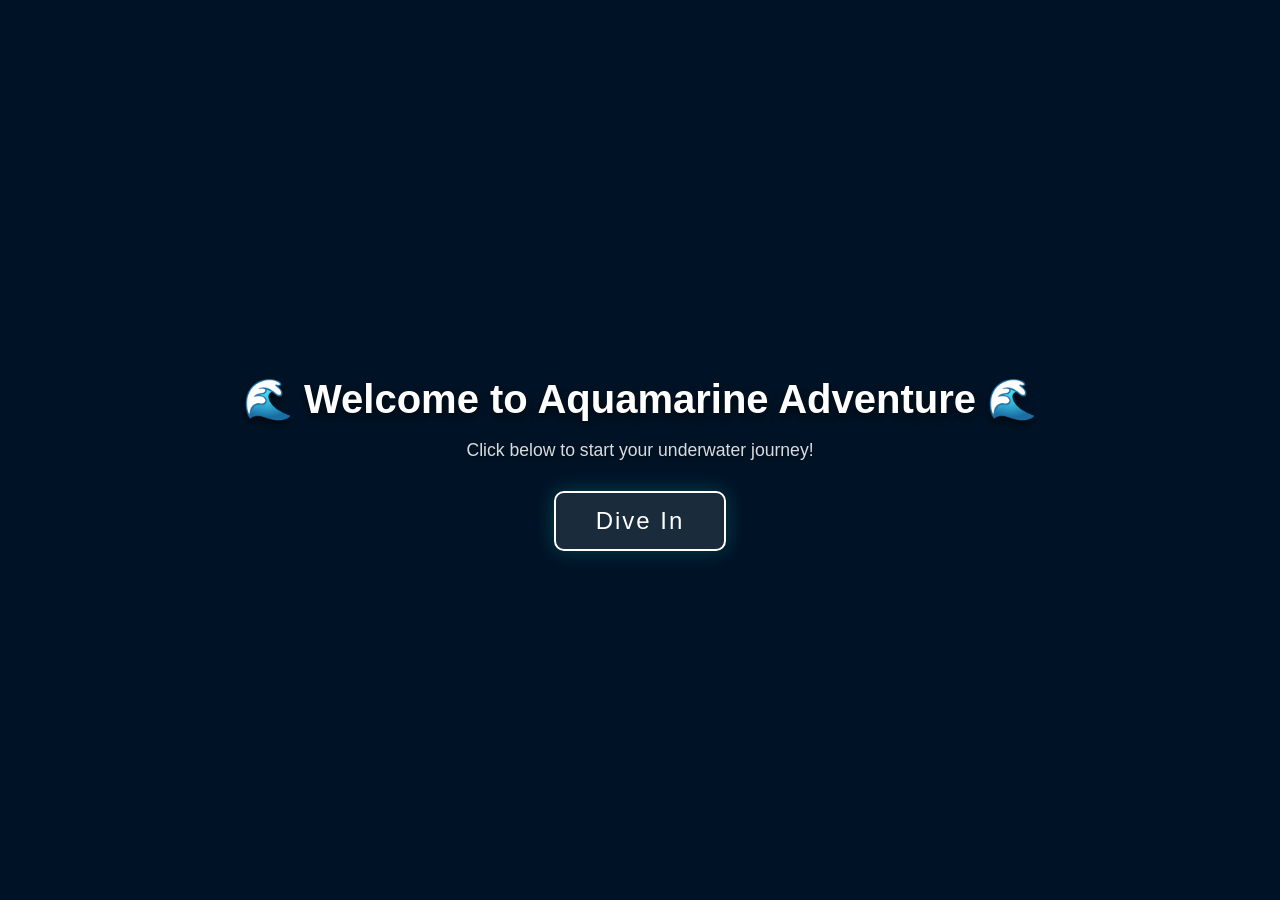
==== index.html @ a1513e9e "Add files via upload" ====
<!DOCTYPE html>
<html lang="en">
<head>
  <meta charset="UTF-8">
  <meta name="viewport" content="width=device-width, initial-scale=1.0">
  <title>Aquamarine Adventure</title>
  <link rel="stylesheet" href="style.css">
  <style>
    body {
      margin: 0;
      padding: 0;
      font-family: 'Poppins', sans-serif;

      /* Image background */
      background-image: url("assets/submarine background.webp");
      background-size: cover;
      background-position: center;
      background-repeat: no-repeat;
      background-attachment: fixed;

      display: flex;
      justify-content: center;
      align-items: center;
      height: 100vh;
      color: white;
    }

    .overlay {
      position: absolute;
      top: 0;
      left: 0;
      width: 100%;
      height: 100%;
      background-color: rgba(0,0,0,0.4);
      z-index: 0;
    }

    .container {
      position: relative;
      text-align: center;
      animation: fadeIn 1.5s ease;
      z-index: 1;
    }

    h1 {
      font-size: 2.5rem;
      margin-bottom: 10px;
      text-shadow: 0px 4px 10px rgba(0,0,0,0.6);
    }

    p {
      font-size: 1.1rem;
      margin-bottom: 30px;
      opacity: 0.85;
      text-shadow: 0px 3px 8px rgba(0,0,0,0.6);
    }

    button {
      background-color: rgba(255,255,255,0.1);
      border: 2px solid white;
      padding: 14px 40px;
      font-size: 1.5rem;
      cursor: pointer;
      color: white;
      letter-spacing: 2px;
      transition: all 0.3s ease;
      border-radius: 10px;
      box-shadow: 0 0 20px rgba(0,255,255,0.2);
      backdrop-filter: blur(4px);
    }

    button:hover {
      background-color: rgba(255,255,255,0.8);
      color: #001f3f;
      box-shadow: 0 0 30px rgba(0,255,255,0.7);
      transform: scale(1.08);
    }

    @keyframes fadeIn {
      from { opacity: 0; transform: translateY(20px); }
      to { opacity: 1; transform: translateY(0); }
    }
  </style>
</head>
<body>
  <div class="overlay"></div>

  <div class="container">
    <h1>🌊 Welcome to Aquamarine Adventure 🌊</h1>
    <p>Click below to start your underwater journey!</p>
    <button id="start-btn">Dive In</button>
  </div>

  <script>
    document.getElementById("start-btn").addEventListener("click", () => {
      window.location.href = "main page.html";
    });
  </script>
</body>
</html>
---- style.css ----
body {
  margin: 0;
  font-family: 'Poppins', sans-serif;
  background-color: #001f3f; /* Deep ocean color */
  color: white;
  display: flex;
  justify-content: center;
  align-items: center;
  height: 100vh;
}

.container {
  text-align: center;
}

button {
  background-color: #00bfff;
  color: white;
  padding: 12px 24px;
  border: none;
  border-radius: 8px;
  cursor: pointer;
  font-size: 18px;
  transition: 0.2s;
}

button:hover {
  background-color: #0099cc;
}
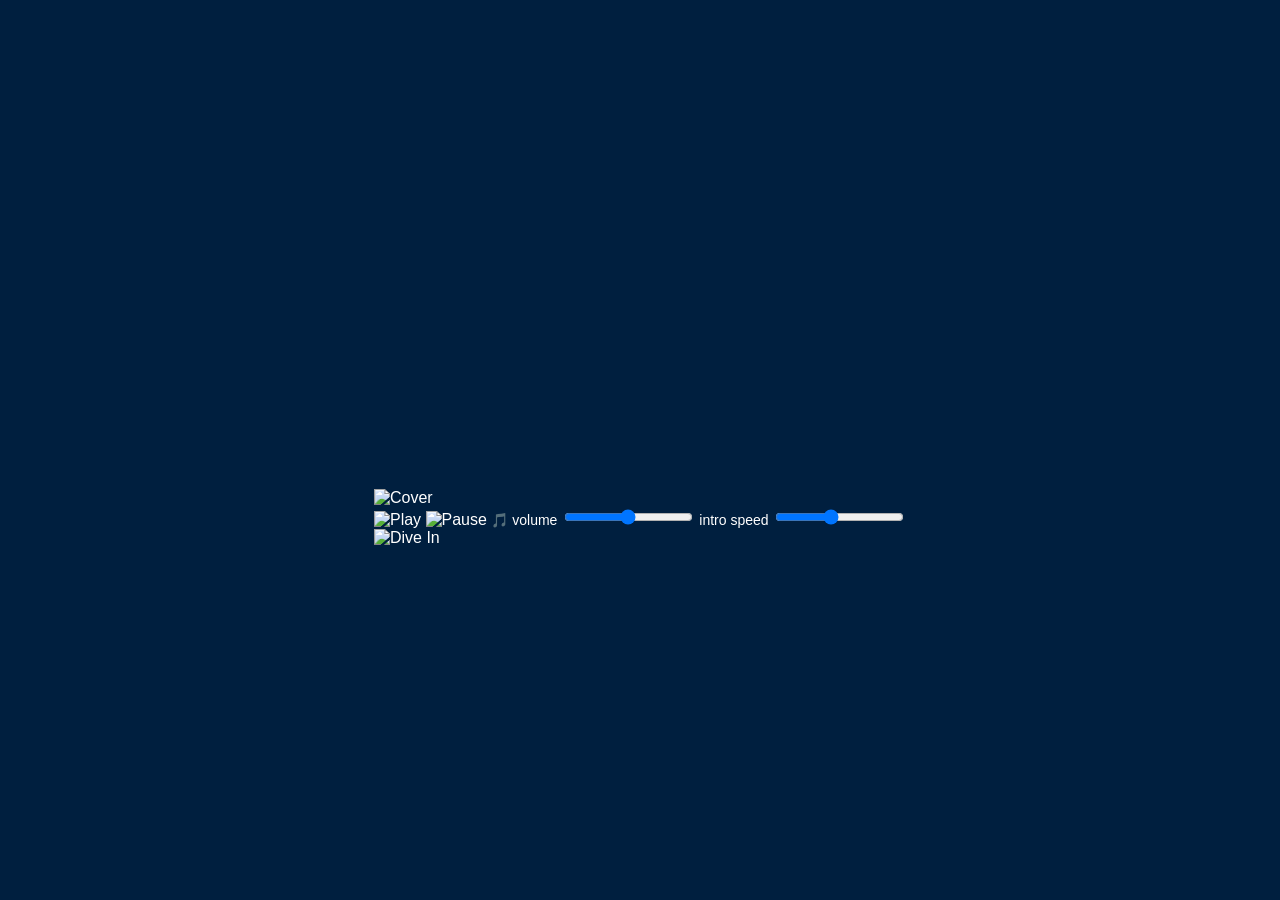
==== commit 583d23e0: "Update index.html" ====
--- a/index.html
+++ b/index.html
@@ -5,96 +5,70 @@
   <meta name="viewport" content="width=device-width, initial-scale=1.0">
   <title>Aquamarine Adventure</title>
   <link rel="stylesheet" href="style.css">
-  <style>
-    body {
-      margin: 0;
-      padding: 0;
-      font-family: 'Poppins', sans-serif;
-
-      /* Image background */
-      background-image: url("assets/submarine background.webp");
-      background-size: cover;
-      background-position: center;
-      background-repeat: no-repeat;
-      background-attachment: fixed;
-
-      display: flex;
-      justify-content: center;
-      align-items: center;
-      height: 100vh;
-      color: white;
-    }
-
-    .overlay {
-      position: absolute;
-      top: 0;
-      left: 0;
-      width: 100%;
-      height: 100%;
-      background-color: rgba(0,0,0,0.4);
-      z-index: 0;
-    }
-
-    .container {
-      position: relative;
-      text-align: center;
-      animation: fadeIn 1.5s ease;
-      z-index: 1;
-    }
-
-    h1 {
-      font-size: 2.5rem;
-      margin-bottom: 10px;
-      text-shadow: 0px 4px 10px rgba(0,0,0,0.6);
-    }
-
-    p {
-      font-size: 1.1rem;
-      margin-bottom: 30px;
-      opacity: 0.85;
-      text-shadow: 0px 3px 8px rgba(0,0,0,0.6);
-    }
-
-    button {
-      background-color: rgba(255,255,255,0.1);
-      border: 2px solid white;
-      padding: 14px 40px;
-      font-size: 1.5rem;
-      cursor: pointer;
-      color: white;
-      letter-spacing: 2px;
-      transition: all 0.3s ease;
-      border-radius: 10px;
-      box-shadow: 0 0 20px rgba(0,255,255,0.2);
-      backdrop-filter: blur(4px);
-    }
-
-    button:hover {
-      background-color: rgba(255,255,255,0.8);
-      color: #001f3f;
-      box-shadow: 0 0 30px rgba(0,255,255,0.7);
-      transform: scale(1.08);
-    }
-
-    @keyframes fadeIn {
-      from { opacity: 0; transform: translateY(20px); }
-      to { opacity: 1; transform: translateY(0); }
-    }
-  </style>
+  
 </head>
 <body>
-  <div class="overlay"></div>
+  <div class="video-container">
+    <!-- Cover image -->
+    <img id="cover-image" src="assets/firstlevel.png" alt="Cover">
 
-  <div class="container">
-    <h1>🌊 Welcome to Aquamarine Adventure 🌊</h1>
-    <p>Click below to start your underwater journey!</p>
-    <button id="start-btn">Dive In</button>
+    <!-- Video -->
+    <video id="intro-video" src="assets/cover.mp4"></video>
+
+    <!-- Music -->
+    <audio id="bg-music" src="assets/bg.wav" loop></audio>
+
+    <!-- Controls -->
+    <div class="controls">
+      <!-- Play / Pause -->
+      <img id="play-btn" class="control-button" src="assets/icons/play.png" alt="Play">
+      <img id="pause-btn" class="control-button" src="assets/icons/pause.png" alt="Pause">
+
+      <!-- Music volume -->
+      <label style="font-size: 14px;">🎵 volume</label>
+      <input id="music-volume" class="slider" type="range" min="0" max="1" step="0.01" value="0.5">
+
+      <!-- Video speed -->
+      <label style="font-size: 14px;"> intro speed</label>
+      <input id="speed-slider" class="slider" type="range" min="0.25" max="2" step="0.25" value="1">
+    </div>
+
+    <!-- Dive In button -->
+    <img id="dive-btn" src="assets/icons/dive.png" alt="Dive In">
   </div>
+  <script>
+    
+    // Elements
+    const playBtn = document.getElementById('play-btn');
+    const pauseBtn = document.getElementById('pause-btn');
+    const introVideo = document.getElementById('intro-video');
+    const coverImage = document.getElementById('cover-image');
+    const diveBtn = document.getElementById('dive-btn');
+    const bgMusic = document.getElementById('bg-music');
+    const musicVolume = document.getElementById('music-volume');
+    const speedSlider = document.getElementById('speed-slider');
 
-  <script>
-    document.getElementById("start-btn").addEventListener("click", () => {
-      window.location.href = "main page.html";
+    // Play/Pause
+    playBtn.addEventListener('click', () => {
+      coverImage.style.display = 'none';
+      introVideo.style.display = 'block';
+      introVideo.play();
+      bgMusic.play();
     });
+    pauseBtn.addEventListener('click', () => {
+      introVideo.pause();
+      bgMusic.pause();
+    });
+
+    // Volume & Speed
+    musicVolume.addEventListener('input', () => bgMusic.volume = musicVolume.value);
+    speedSlider.addEventListener('input', () => introVideo.playbackRate = speedSlider.value);
+
+    // Show dive button after video ends
+    introVideo.addEventListener('ended', () => diveBtn.style.display = 'block');
+
+    // Go to game
+    diveBtn.addEventListener('click', () => window.location.href = "game.html");
   </script>
 </body>
 </html>
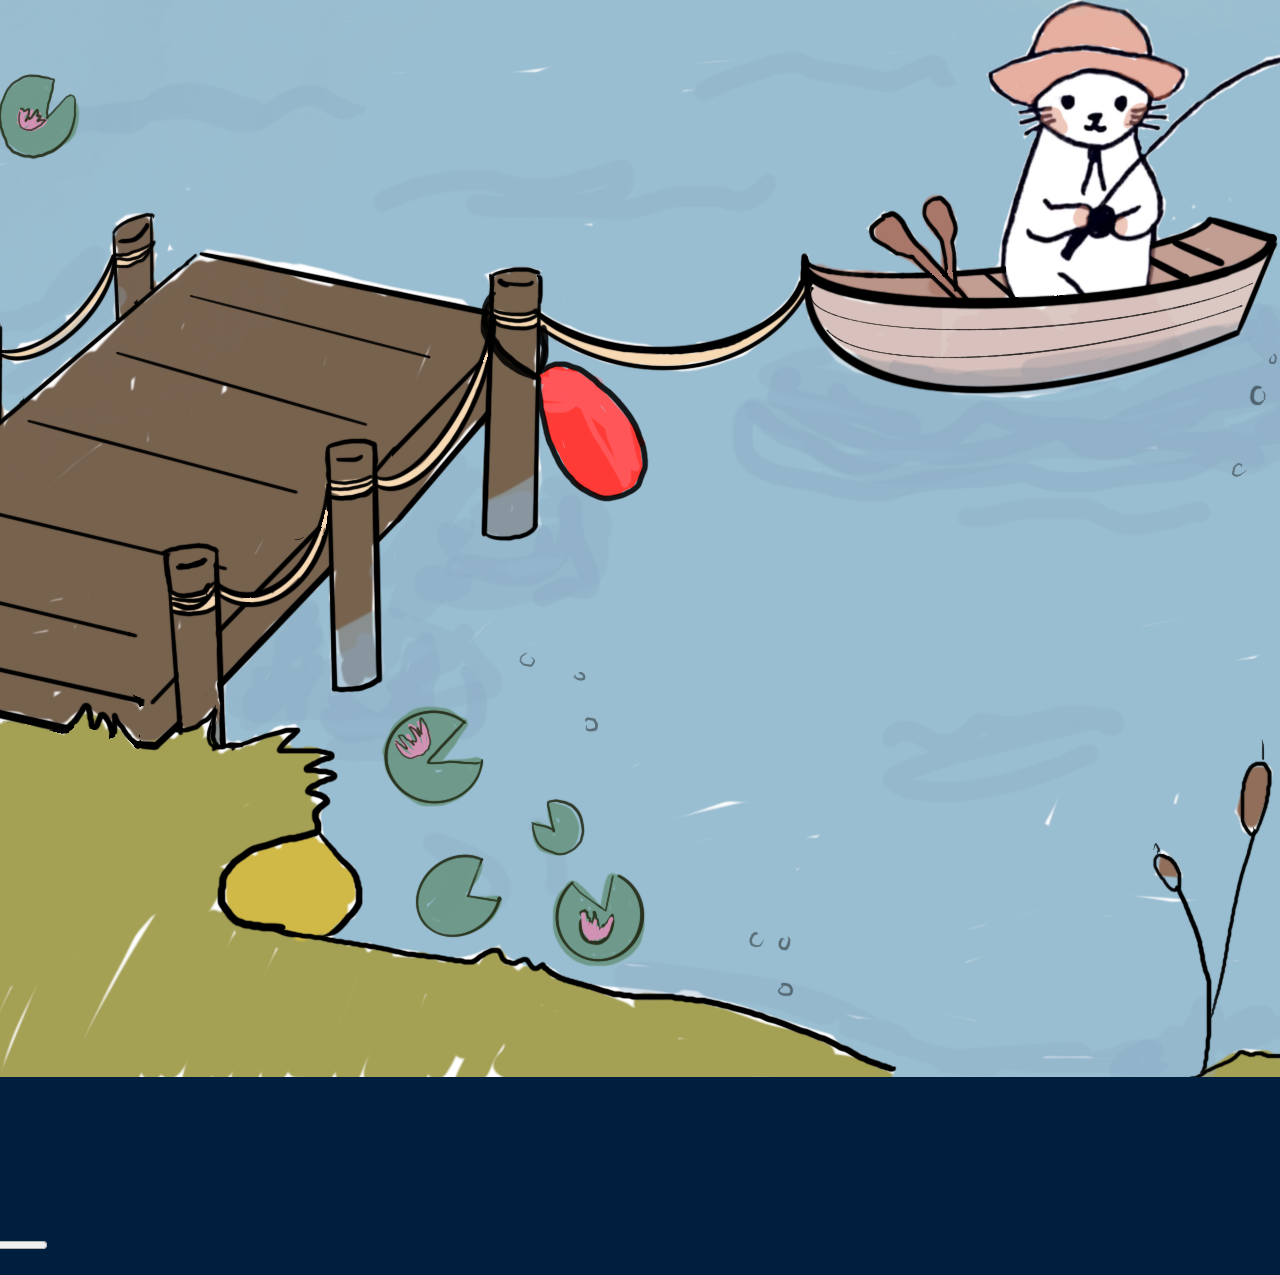
==== commit 53fa2b6a: "Update index.html" ====
--- a/index.html
+++ b/index.html
@@ -5,7 +5,7 @@
   <meta name="viewport" content="width=device-width, initial-scale=1.0">
   <title>Aquamarine Adventure</title>
   <link rel="stylesheet" href="style.css">
-  
+   
 </head>
 <body>
   <div class="video-container">
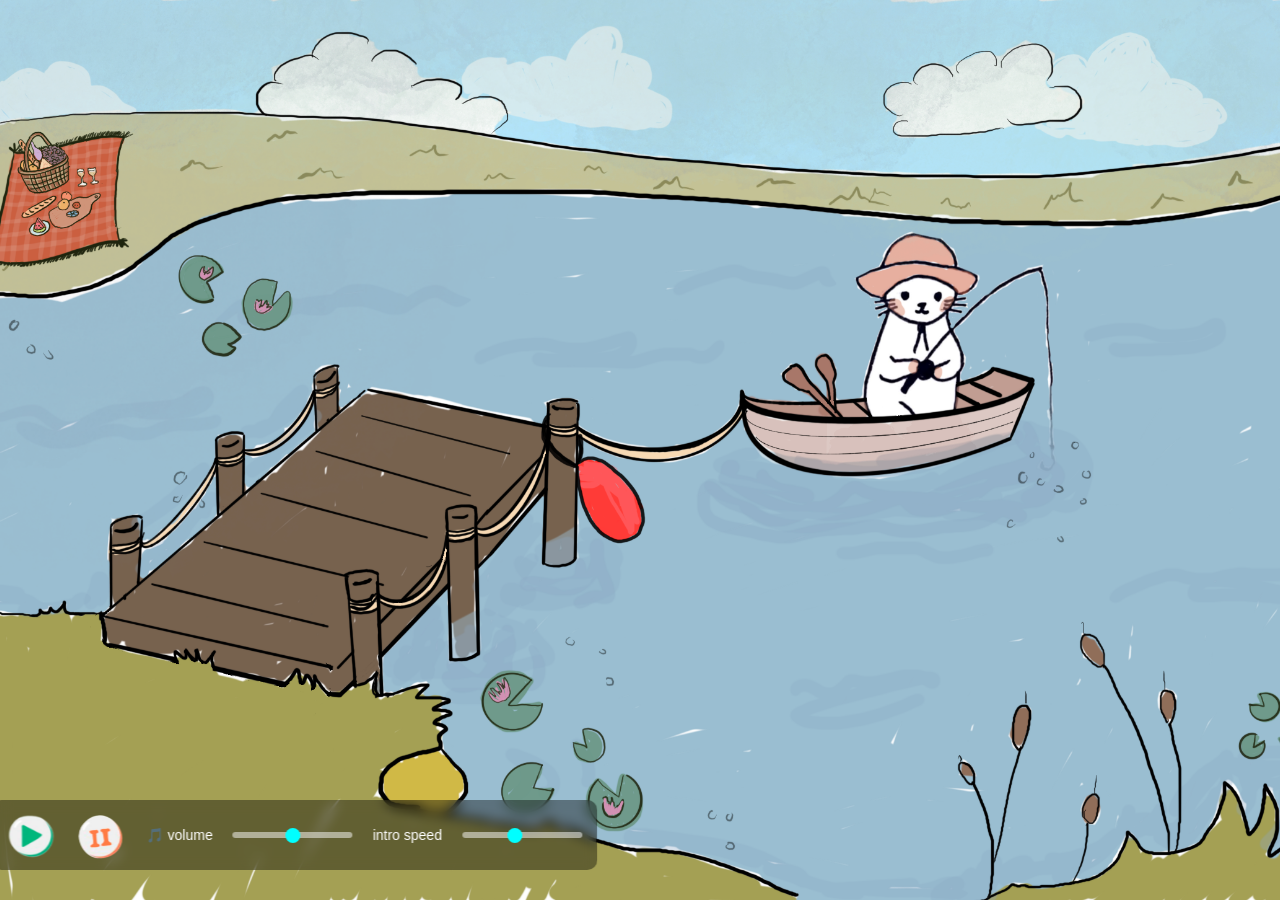
==== commit 07dd57c4: "Update index.html" ====
--- a/index.html
+++ b/index.html
@@ -5,7 +5,7 @@
   <meta name="viewport" content="width=device-width, initial-scale=1.0">
   <title>Aquamarine Adventure</title>
   <link rel="stylesheet" href="style.css">
-   
+  
 </head>
 <body>
   <div class="video-container">
@@ -16,13 +16,13 @@
     <video id="intro-video" src="assets/cover.mp4"></video>
 
     <!-- Music -->
-    <audio id="bg-music" src="assets/bg.wav" loop></audio>
+    <audio id="bg-music" src="assets/bg.mp3" loop></audio>
 
     <!-- Controls -->
     <div class="controls">
       <!-- Play / Pause -->
-      <img id="play-btn" class="control-button" src="assets/icons/play.png" alt="Play">
-      <img id="pause-btn" class="control-button" src="assets/icons/pause.png" alt="Pause">
+      <img id="play-btn" class="control-button" src="assets/play.png" alt="Play">
+      <img id="pause-btn" class="control-button" src="assets/pause.png" alt="Pause">
 
       <!-- Music volume -->
       <label style="font-size: 14px;">🎵 volume</label>
@@ -34,10 +34,10 @@
     </div>
 
     <!-- Dive In button -->
-    <img id="dive-btn" src="assets/icons/dive.png" alt="Dive In">
+    <img id="dive-btn" src="assets/dive.png" alt="Dive In">
   </div>
+
   <script>
-    
     // Elements
     const playBtn = document.getElementById('play-btn');
     const pauseBtn = document.getElementById('pause-btn');
@@ -48,27 +48,39 @@
     const musicVolume = document.getElementById('music-volume');
     const speedSlider = document.getElementById('speed-slider');
 
-    // Play/Pause
+    // Play button logic
     playBtn.addEventListener('click', () => {
       coverImage.style.display = 'none';
       introVideo.style.display = 'block';
       introVideo.play();
       bgMusic.play();
     });
+
+    // Pause button logic
     pauseBtn.addEventListener('click', () => {
       introVideo.pause();
       bgMusic.pause();
     });
 
-    // Volume & Speed
-    musicVolume.addEventListener('input', () => bgMusic.volume = musicVolume.value);
-    speedSlider.addEventListener('input', () => introVideo.playbackRate = speedSlider.value);
+    // Music volume
+    musicVolume.addEventListener('input', () => {
+      bgMusic.volume = musicVolume.value;
+    });
 
-    // Show dive button after video ends
-    introVideo.addEventListener('ended', () => diveBtn.style.display = 'block');
+    // Video speed
+    speedSlider.addEventListener('input', () => {
+      introVideo.playbackRate = speedSlider.value;
+    });
 
-    // Go to game
-    diveBtn.addEventListener('click', () => window.location.href = "game.html");
+    // When video ends, show Dive In button
+    introVideo.addEventListener('ended', () => {
+      diveBtn.style.display = 'block';
+    });
+
+    // Dive button goes to main page
+    diveBtn.addEventListener('click', () => {
+      window.location.href = "level1.html";
+    });
   </script>
 </body>
 </html>
--- a/style.css
+++ b/style.css
@@ -1,29 +1,116 @@
+/* Reset */
+* {
+  margin: 0;
+  padding: 0;
+  box-sizing: border-box;
+}
+
 body {
-  margin: 0;
   font-family: 'Poppins', sans-serif;
-  background-color: #001f3f; /* Deep ocean color */
-  color: white;
   display: flex;
   justify-content: center;
   align-items: center;
   height: 100vh;
+  overflow: hidden;
+  color: white;
+  background-color: black;
 }
 
-.container {
-  text-align: center;
+/* Video container */
+.video-container {
+  position: relative;
+  width: 100%;
+  height: 100vh;
+  overflow: hidden;
+  display: flex;
+  justify-content: center;
+  align-items: center;
 }
 
-button {
-  background-color: #00bfff;
-  color: white;
-  padding: 12px 24px;
-  border: none;
-  border-radius: 8px;
-  cursor: pointer;
-  font-size: 18px;
-  transition: 0.2s;
+/* Intro video */
+#intro-video {
+  position: absolute;
+  top: 0;
+  left: 0;
+  width: 100%;
+  height: 100%;
+  object-fit: cover;
+  display: none;
+  z-index: 0;
 }
 
-button:hover {
-  background-color: #0099cc;
+/* Cover image */
+#cover-image {
+  position: absolute;
+  top: 0;
+  left: 0;
+  width: 100%;
+  height: 100%;
+  object-fit: cover;
+  z-index: 0;
 }
+
+/* Controls wrapper */
+.controls {
+  position: absolute;
+  bottom: 30px;
+  left: 23%;
+  transform: translateX(-50%);
+  display: flex;
+  align-items: center;
+  gap: 20px;
+  background: rgba(0, 0, 0, 0.4);
+  padding: 10px 15px;
+  border-radius: 10px;
+  z-index: 2;
+  backdrop-filter: blur(6px);
+}
+
+/* Control buttons */
+.control-button {
+  width: 50px;
+  height: 50px;
+  cursor: pointer;
+  transition: transform 0.2s;
+}
+
+.control-button:hover {
+  transform: scale(1.1);
+}
+
+/* Sliders */
+.slider {
+  width: 120px;
+  cursor: pointer;
+  appearance: none;
+  height: 6px;
+  border-radius: 5px;
+  background: rgba(255, 255, 255, 0.5);
+}
+
+.slider::-webkit-slider-thumb {
+  appearance: none;
+  width: 15px;
+  height: 15px;
+  background: cyan;
+  border-radius: 50%;
+  cursor: pointer;
+}
+
+/* Dive In button */
+#dive-btn {
+  position: absolute;
+  bottom: 100px;
+  left: 50%;
+  transform: translateX(-50%);
+  width: 180px;
+  display: none;
+  cursor: pointer;
+  z-index: 3;
+  transition: transform 0.2s;
+}
+
+#dive-btn:hover {
+  transform: translateX(-50%) scale(1.1);
+}
+
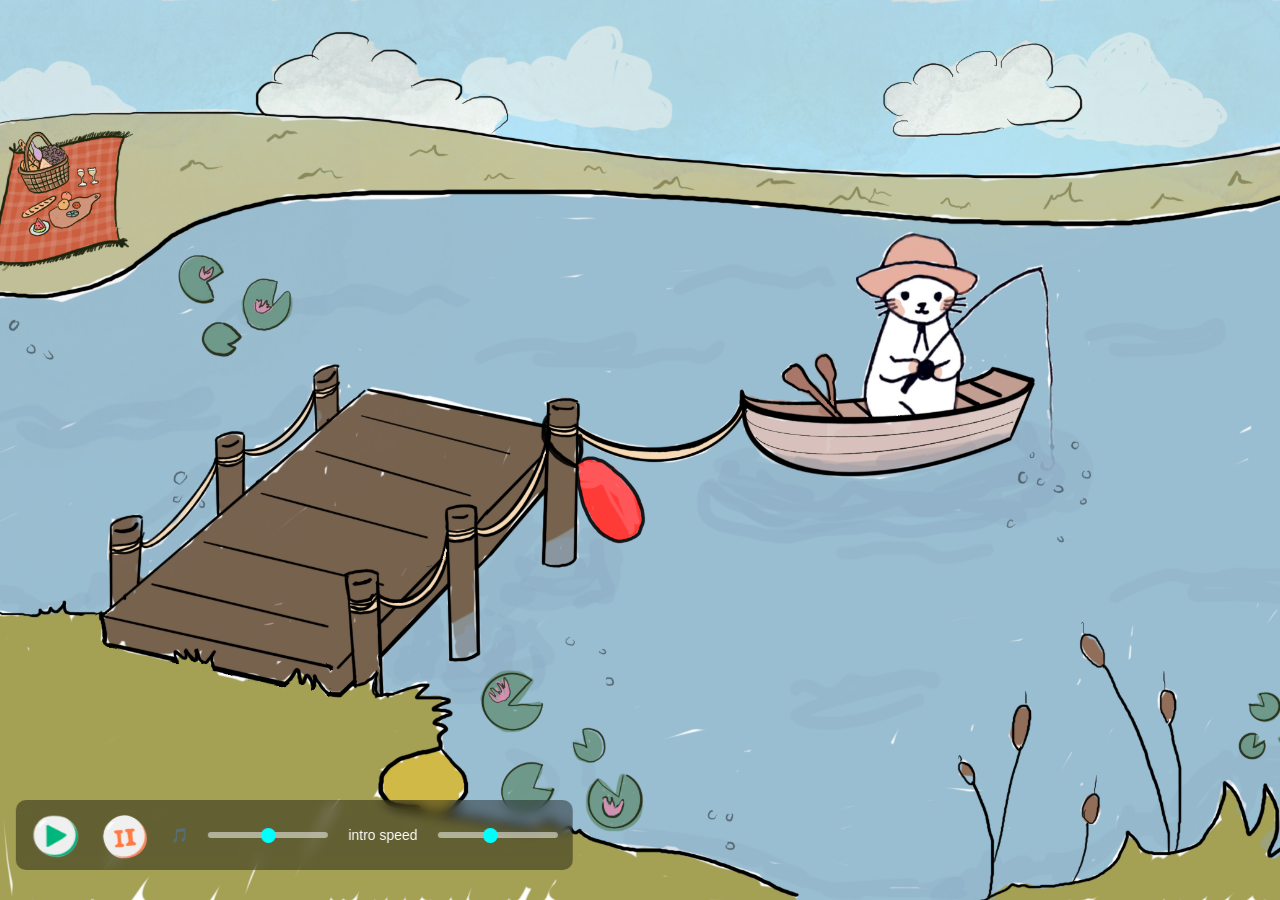
==== commit 0ff96563: "Update index.html" ====
--- a/index.html
+++ b/index.html
@@ -9,36 +9,27 @@
 </head>
 <body>
   <div class="video-container">
-    <!-- Cover image -->
     <img id="cover-image" src="assets/firstlevel.png" alt="Cover">
 
-    <!-- Video -->
     <video id="intro-video" src="assets/cover.mp4"></video>
 
-    <!-- Music -->
     <audio id="bg-music" src="assets/bg.mp3" loop></audio>
 
-    <!-- Controls -->
     <div class="controls">
-      <!-- Play / Pause -->
       <img id="play-btn" class="control-button" src="assets/play.png" alt="Play">
       <img id="pause-btn" class="control-button" src="assets/pause.png" alt="Pause">
 
-      <!-- Music volume -->
-      <label style="font-size: 14px;">🎵 volume</label>
+      <label style="font-size: 14px;">🎵 </label>
       <input id="music-volume" class="slider" type="range" min="0" max="1" step="0.01" value="0.5">
 
-      <!-- Video speed -->
       <label style="font-size: 14px;"> intro speed</label>
       <input id="speed-slider" class="slider" type="range" min="0.25" max="2" step="0.25" value="1">
     </div>
 
-    <!-- Dive In button -->
     <img id="dive-btn" src="assets/dive.png" alt="Dive In">
   </div>
 
   <script>
-    // Elements
     const playBtn = document.getElementById('play-btn');
     const pauseBtn = document.getElementById('pause-btn');
     const introVideo = document.getElementById('intro-video');
@@ -48,7 +39,6 @@
     const musicVolume = document.getElementById('music-volume');
     const speedSlider = document.getElementById('speed-slider');
 
-    // Play button logic
     playBtn.addEventListener('click', () => {
       coverImage.style.display = 'none';
       introVideo.style.display = 'block';
@@ -56,28 +46,23 @@
       bgMusic.play();
     });
 
-    // Pause button logic
     pauseBtn.addEventListener('click', () => {
       introVideo.pause();
       bgMusic.pause();
     });
 
-    // Music volume
     musicVolume.addEventListener('input', () => {
       bgMusic.volume = musicVolume.value;
     });
 
-    // Video speed
     speedSlider.addEventListener('input', () => {
       introVideo.playbackRate = speedSlider.value;
     });
 
-    // When video ends, show Dive In button
     introVideo.addEventListener('ended', () => {
       diveBtn.style.display = 'block';
     });
 
-    // Dive button goes to main page
     diveBtn.addEventListener('click', () => {
       window.location.href = "level1.html";
     });
--- a/style.css
+++ b/style.css
@@ -1,4 +1,3 @@
-/* Reset */
 * {
   margin: 0;
   padding: 0;
@@ -27,28 +26,18 @@
   align-items: center;
 }
 
-/* Intro video */
-#intro-video {
-  position: absolute;
-  top: 0;
-  left: 0;
-  width: 100%;
-  height: 100%;
-  object-fit: cover;
-  display: none;
-  z-index: 0;
-}
-
-/* Cover image */
+#intro-video,
 #cover-image {
   position: absolute;
   top: 0;
   left: 0;
   width: 100%;
   height: 100%;
-  object-fit: cover;
+  object-fit: cover;   /* ✅ fills screen fully */
   z-index: 0;
 }
+
+
 
 /* Controls wrapper */
 .controls {
